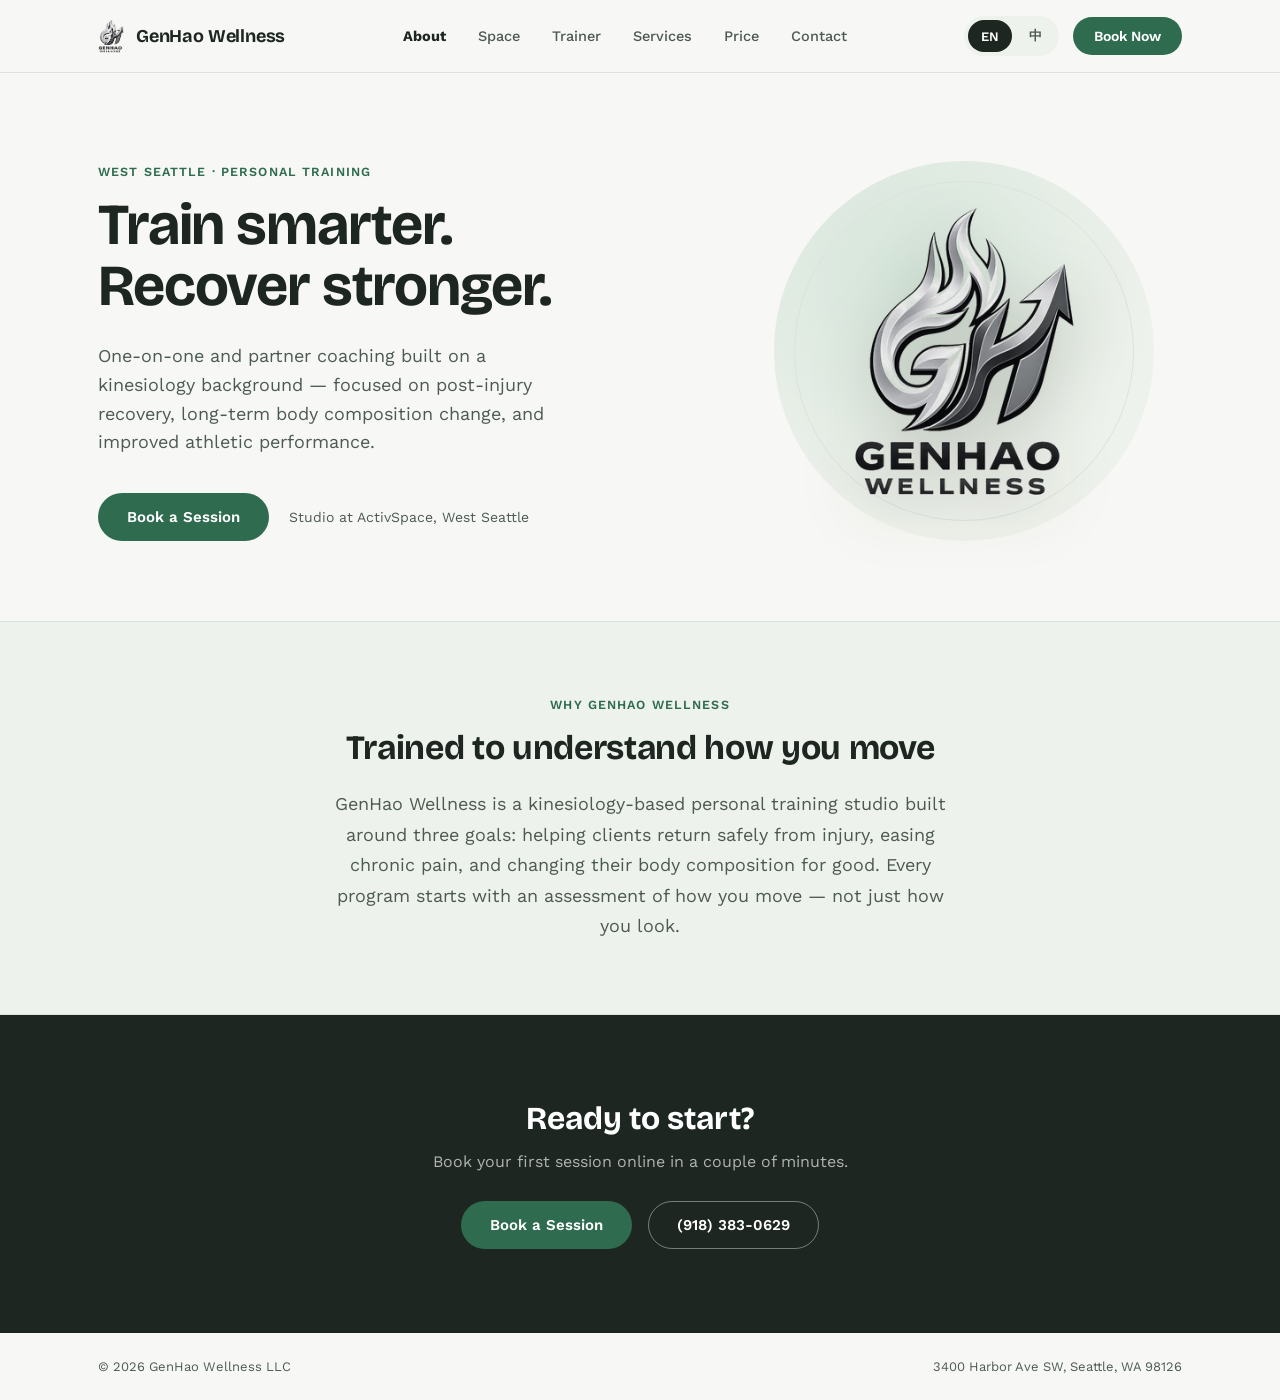
==== index.html @ 44a9ce16 "Add files via upload" ====
<!doctype html>
<html lang="en">
<head>
<meta charset="utf-8">
<meta name="viewport" content="width=device-width, initial-scale=1">
<title>GenHao Wellness &mdash; Personal Training &amp; Wellness Coaching, West Seattle</title>
<meta name="description" content="GenHao Wellness is a kinesiology-based personal training studio in West Seattle, WA, specializing in post-injury recovery and body composition coaching.">
<link rel="preconnect" href="https://fonts.googleapis.com">
<link rel="preconnect" href="https://fonts.gstatic.com" crossorigin>
<link href="https://fonts.googleapis.com/css2?family=Bricolage+Grotesque:wght@500;600;700;800&family=Work+Sans:wght@400;500;600&display=swap" rel="stylesheet">
<link rel="stylesheet" href="styles.css?v=20261102">
</head>
<body>
<div id="app"></div>

<script src="common.js?v=20261102"></script>
<script>
mountPage('about', function (T) {
  return `
  <section id="top" style="padding-top:88px; padding-bottom:80px;">
    <div class="wrap hero-grid" style="display:grid; grid-template-columns:1.15fr 0.85fr; gap:56px; align-items:center;">
      <div>
        <span class="eyebrow">${esc(T.hero.eyebrow)}</span>
        <h1 class="hero-headline" style="font-size:58px; line-height:1.06; font-weight:700; letter-spacing:-0.02em; white-space:pre-line;">${esc(T.hero.headline)}</h1>
        <p style="margin-top:24px; font-size:18px; line-height:1.6; color:var(--ink-soft); max-width:480px;">${esc(T.hero.sub)}</p>
        <div style="margin-top:36px; display:flex; align-items:center; gap:20px; flex-wrap:wrap;">
          <a class="btn btn-accent" href="${BOOK_URL}" target="_blank" rel="noopener">${esc(T.hero.cta)}</a>
          <span style="font-size:14px; color:var(--ink-soft);">${esc(T.hero.note)}</span>
        </div>
      </div>
      <div class="hero-visual" style="position:relative; display:flex; align-items:center; justify-content:center;">
        <div style="position:absolute; width:380px; height:380px; border-radius:50%; background:radial-gradient(circle at 35% 30%, #D5E5DA 0%, var(--bg-alt) 70%);"></div>
        <div style="position:absolute; width:340px; height:340px; border-radius:50%; border:1px solid var(--line);"></div>
        <div style="position:relative;">
          <img src="${LOGO_SRC}" alt="GenHao Wellness logo" style="width:230px; height:auto; display:block; filter:drop-shadow(0 18px 30px rgba(38,25,15,0.18));">
        </div>
      </div>
    </div>
  </section>

  <section id="about" class="section-pad" style="padding-top:72px; padding-bottom:72px; background:var(--bg-alt); border-top:1px solid var(--line); border-bottom:1px solid var(--line);">
    <div class="wrap" style="max-width:720px; text-align:center; margin:0 auto;">
      <span class="eyebrow">${esc(T.about.eyebrow)}</span>
      <h2 style="font-size:34px; font-weight:700; letter-spacing:-0.01em; line-height:1.2;">${esc(T.about.heading)}</h2>
      <p class="about-body" style="margin-top:20px; font-size:18px; line-height:1.7; color:var(--ink-soft);">${esc(T.about.body)}</p>
    </div>
  </section>
  `;
});
</script>
</body>
</html>
---- styles.css ----
:root {
  --bg: #F7F8F5;
  --bg-alt: #EEF2EC;
  --ink: #1D2621;
  --ink-soft: #4D5A52;
  --accent: #2F6B4F;
  --accent-dark: #24543E;
  --line: #DCE3DC;
  --white: #FFFFFF;
}
* { box-sizing: border-box; }
html { scroll-behavior: smooth; }
body { margin: 0; background: var(--bg); color: var(--ink); font-family: 'Work Sans', system-ui, -apple-system, sans-serif; }
h1, h2, h3 { font-family: 'Bricolage Grotesque', system-ui, sans-serif; margin: 0; }
p { margin: 0; }
a { color: var(--accent); text-decoration: none; }
a:hover { color: var(--accent-dark); }
img { max-width: 100%; }
.wrap { max-width: 1180px; margin: 0 auto; padding: 0 48px; }
.btn {
  display: inline-flex; align-items: center; justify-content: center;
  padding: 14px 28px; border-radius: 999px; font-weight: 600; font-size: 15px;
  white-space: nowrap; cursor: pointer; border: 1px solid transparent;
}
.btn-accent { background: var(--accent); color: var(--white); }
.btn-accent:hover { background: var(--accent-dark); color: var(--white); }
.btn-outline { background: transparent; color: var(--white); border-color: rgba(255,255,255,0.4); }
.btn-outline:hover { border-color: #fff; color: #fff; }
.eyebrow {
  display: inline-block; font-size: 12.5px; font-weight: 600; letter-spacing: 0.09em;
  text-transform: uppercase; color: var(--accent); margin-bottom: 16px;
}
.lang-switch { display: flex; gap: 4px; background: var(--bg-alt); border-radius: 999px; padding: 4px; }
.lang-btn {
  border: none; background: transparent; font-family: 'Work Sans', sans-serif; font-size: 13px;
  font-weight: 600; padding: 7px 13px; border-radius: 999px; cursor: pointer; color: var(--ink-soft);
}
.lang-btn.active { background: var(--ink); color: var(--white); }
table { border-collapse: collapse; width: 100%; }
.card { background: var(--white); border: 1px solid var(--line); border-radius: 20px; padding: 36px; }
.table-wrap { background: var(--white); border-radius: 16px; overflow: hidden; border: 1px solid var(--line); margin-bottom: 40px; }
th { text-align: right; padding: 14px 20px; color: var(--white); font-size: 12.5px; font-weight: 600; letter-spacing: 0.04em; text-transform: uppercase; }
th:first-child { text-align: left; }
td { padding: 16px 20px; text-align: right; border-top: 1px solid var(--line); }
td:first-child { text-align: left; font-weight: 600; font-size: 15px; }
.price-total { font-weight: 600; font-size: 15px; }
.price-per { font-size: 12.5px; color: var(--ink-soft); margin-top: 2px; }

/* Nav */
.nav-links { display: flex; align-items: center; gap: 32px; }
.nav-links a { color: var(--ink-soft); font-weight: 500; font-size: 14.5px; }
.nav-links a.nav-active { color: var(--ink); font-weight: 700; }

/* Space page photo placeholder (until real studio photos are added) */
.space-photo-grid { display: grid; grid-template-columns: 1fr 1fr; gap: 20px; margin-top: 40px; }
.space-photo-placeholder {
  aspect-ratio: 4 / 3; border-radius: 20px; border: 1.5px dashed var(--line);
  background: var(--bg-alt); display: flex; align-items: center; justify-content: center;
  color: var(--ink-soft); font-size: 13.5px; text-align: center; padding: 16px;
}

@media (max-width: 760px) {
  .wrap { padding: 0 22px; }
  .hero-grid { grid-template-columns: 1fr !important; }
  .hero-visual { display: none !important; }
  .about-body { font-size: 17px !important; }
  .services-grid { grid-template-columns: 1fr !important; }
  .location-grid { grid-template-columns: 1fr !important; }
  .trainer-grid { grid-template-columns: 1fr !important; }
  .trainer-photo { max-width: 280px !important; margin: 0 auto; }
  .space-photo-grid { grid-template-columns: 1fr !important; }
  .nav-links { display: none !important; }
  .hero-headline { font-size: 40px !important; }
  .section-pad { padding-top: 56px !important; padding-bottom: 56px !important; }
  .table-wrap { overflow-x: auto; }
  .table-wrap table { min-width: 560px; }
}
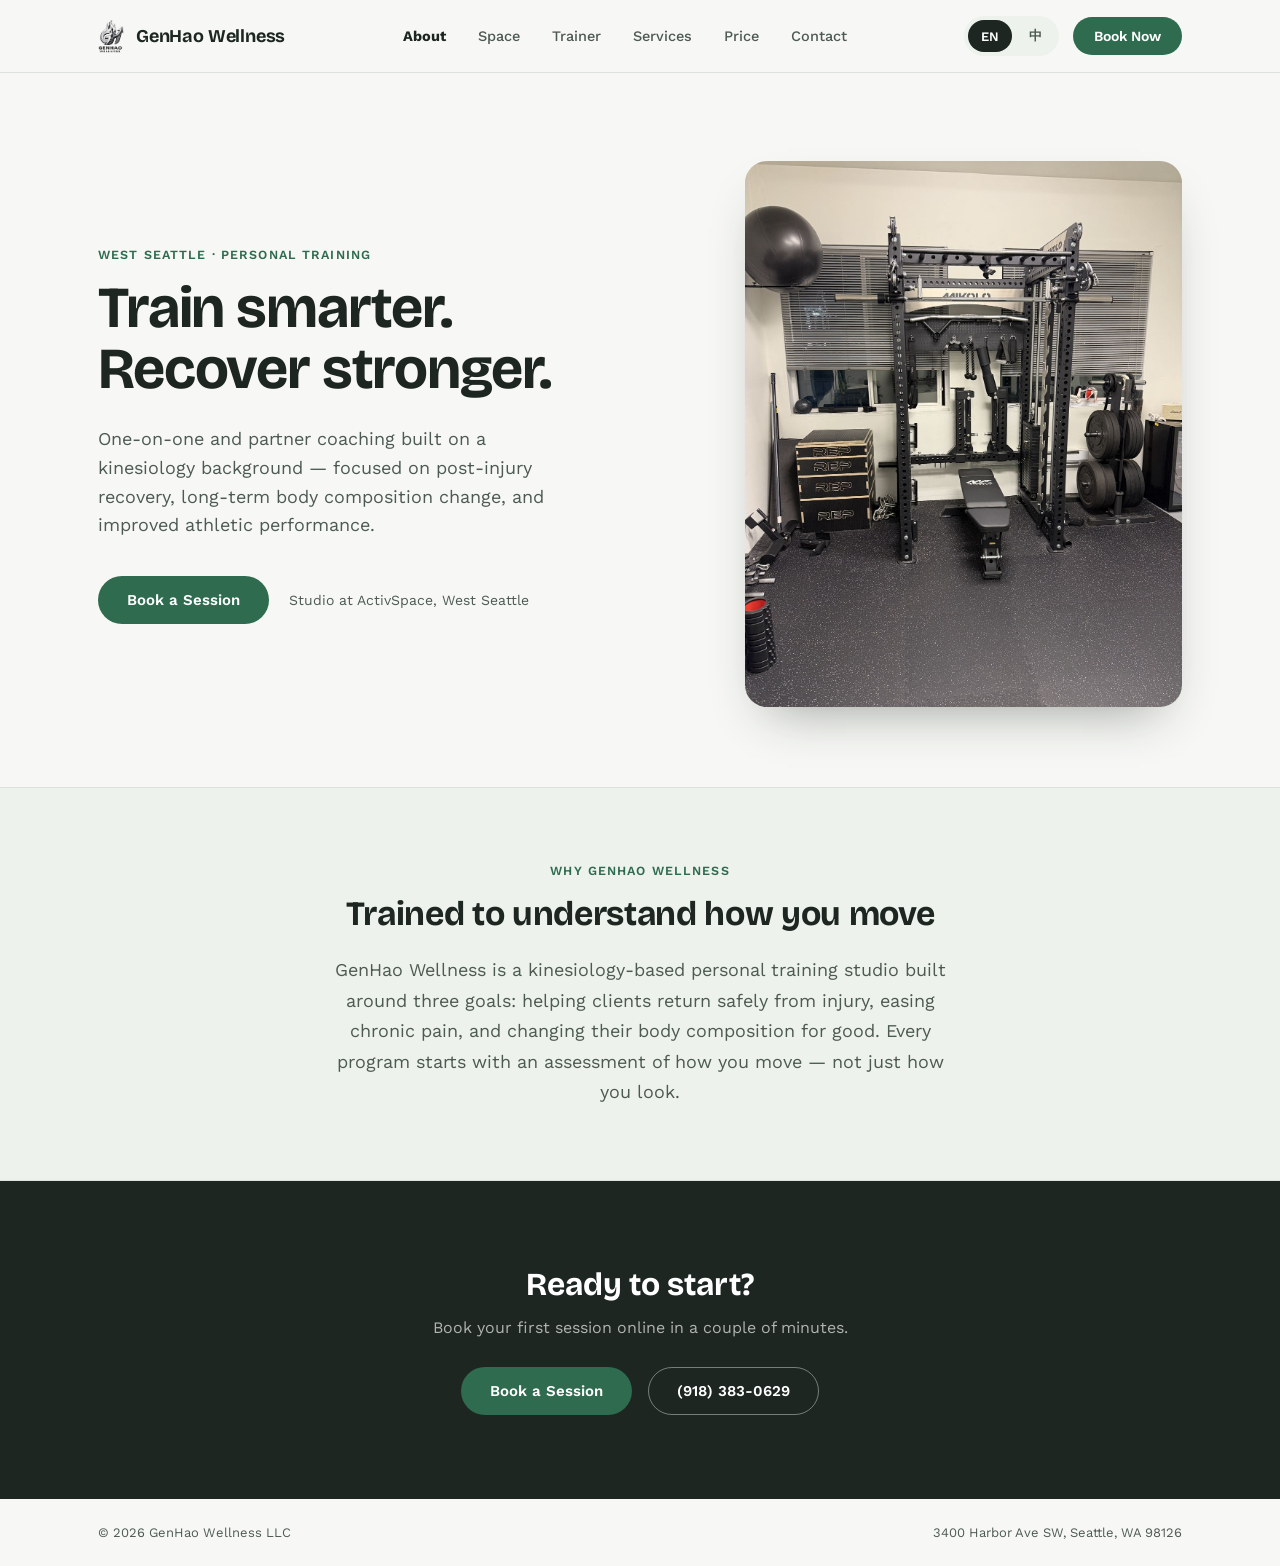
==== commit a1537a38: "Add files via upload" ====
--- a/index.html
+++ b/index.html
@@ -28,12 +28,8 @@
           <span style="font-size:14px; color:var(--ink-soft);">${esc(T.hero.note)}</span>
         </div>
       </div>
-      <div class="hero-visual" style="position:relative; display:flex; align-items:center; justify-content:center;">
-        <div style="position:absolute; width:380px; height:380px; border-radius:50%; background:radial-gradient(circle at 35% 30%, #D5E5DA 0%, var(--bg-alt) 70%);"></div>
-        <div style="position:absolute; width:340px; height:340px; border-radius:50%; border:1px solid var(--line);"></div>
-        <div style="position:relative;">
-          <img src="${LOGO_SRC}" alt="GenHao Wellness logo" style="width:230px; height:auto; display:block; filter:drop-shadow(0 18px 30px rgba(38,25,15,0.18));">
-        </div>
+      <div class="hero-photo">
+        <img src="studio-1.jpg" alt="GenHao Wellness training studio at ActivSpace, West Seattle" style="width:100%; aspect-ratio:4/5; max-height:560px; object-fit:cover; object-position:center 60%; border-radius:22px; display:block; box-shadow:0 24px 50px -24px rgba(29,38,33,0.45);">
       </div>
     </div>
   </section>
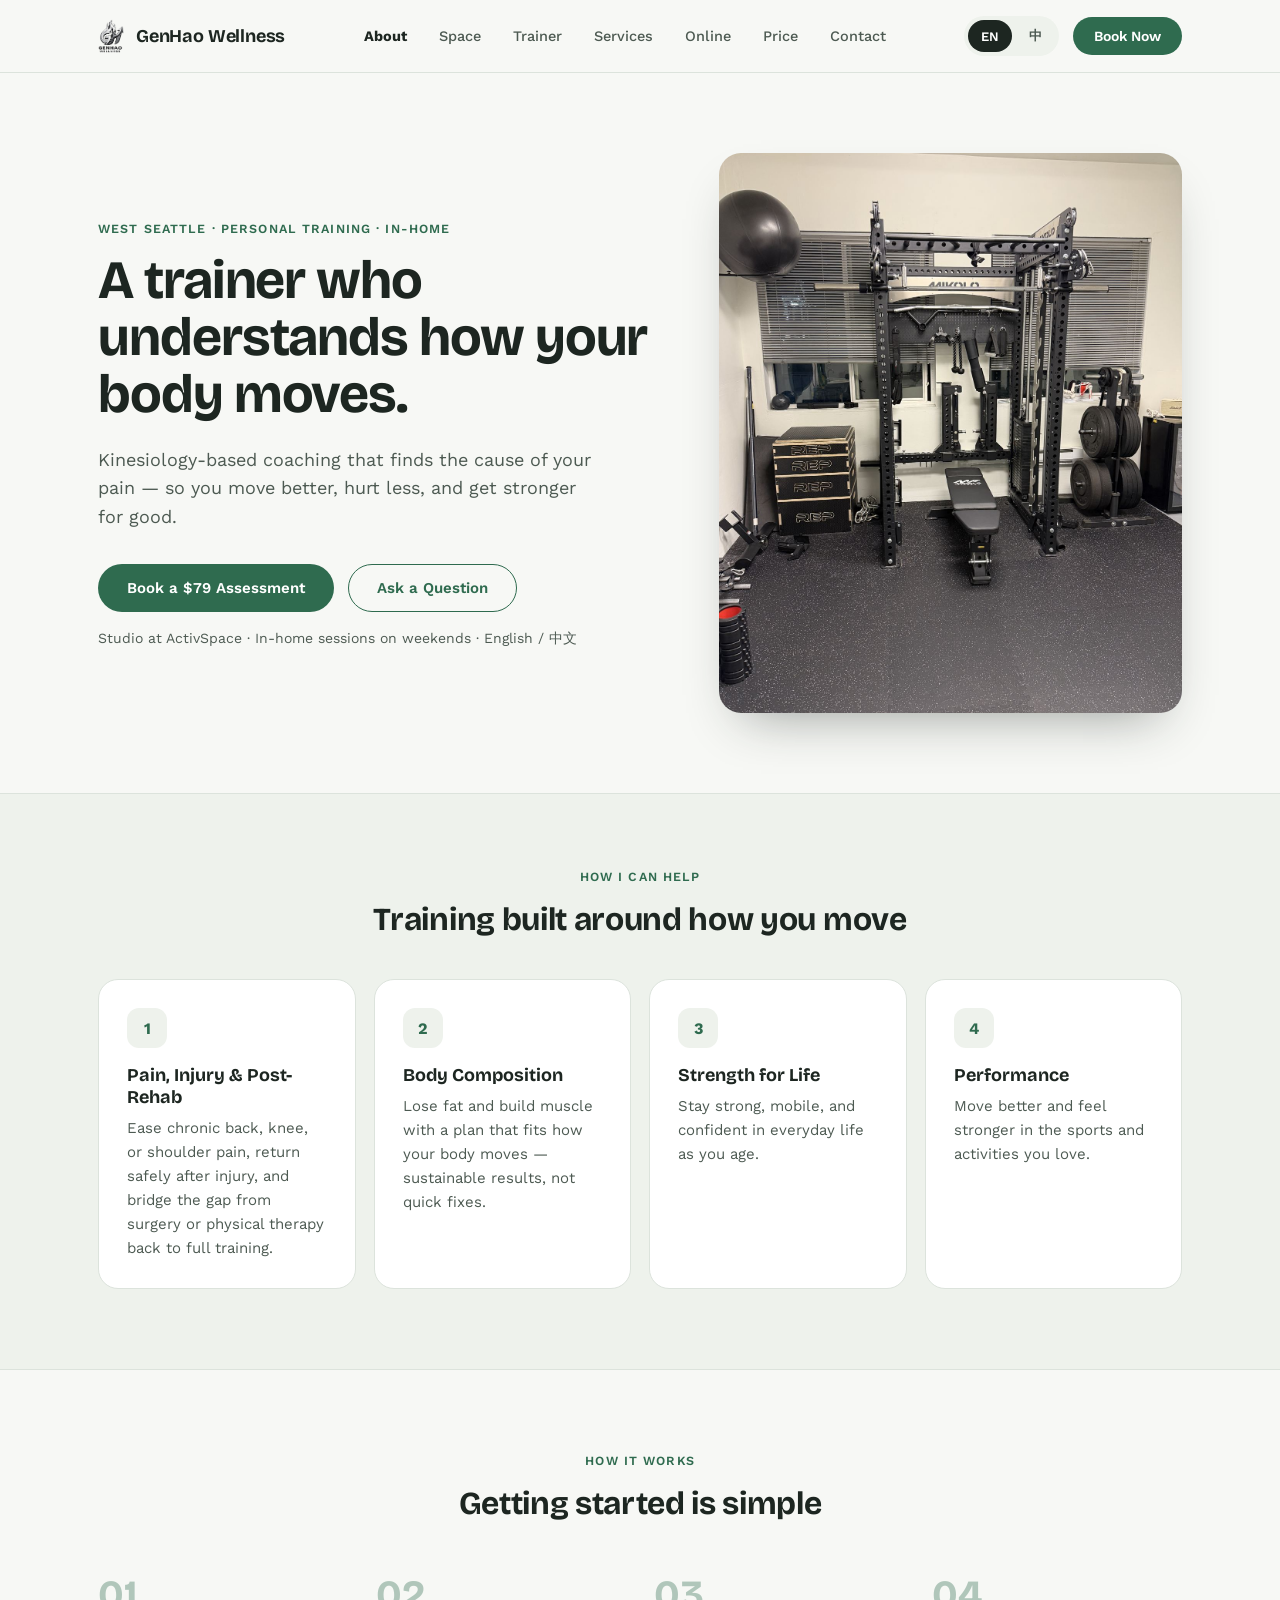
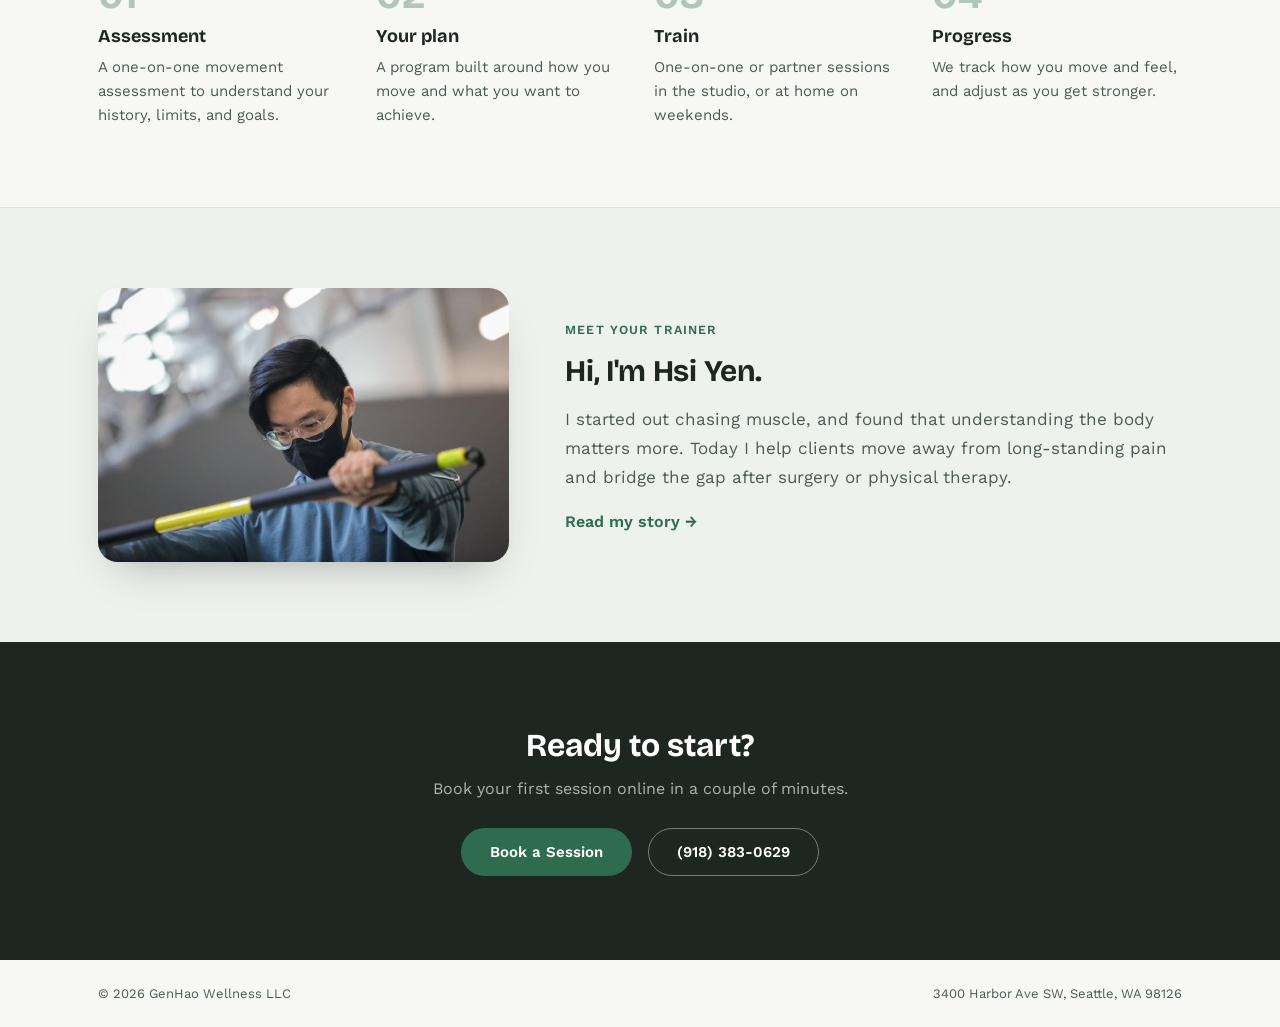
==== commit d1cdf00d: "Add files via upload" ====
--- a/index.html
+++ b/index.html
@@ -8,25 +8,38 @@
 <link rel="preconnect" href="https://fonts.googleapis.com">
 <link rel="preconnect" href="https://fonts.gstatic.com" crossorigin>
 <link href="https://fonts.googleapis.com/css2?family=Bricolage+Grotesque:wght@500;600;700;800&family=Work+Sans:wght@400;500;600&display=swap" rel="stylesheet">
-<link rel="stylesheet" href="styles.css?v=20261102">
+<link rel="stylesheet" href="styles.css?v=20261103b">
 </head>
 <body>
 <div id="app"></div>
 
-<script src="common.js?v=20261102"></script>
+<script src="common.js?v=20261103b"></script>
 <script>
 mountPage('about', function (T) {
+  const cards = T.help.cards.map((c, i) => `
+        <div class="card" style="padding:28px;">
+          <div style="width:40px; height:40px; border-radius:12px; background:var(--bg-alt); color:var(--accent); font-weight:700; display:flex; align-items:center; justify-content:center; margin-bottom:16px;">${i + 1}</div>
+          <h3 style="font-size:18px; font-weight:700; margin-bottom:8px;">${esc(c[0])}</h3>
+          <p style="font-size:15px; line-height:1.6; color:var(--ink-soft);">${esc(c[1])}</p>
+        </div>`).join('');
+  const steps = T.steps.items.map((st, i) => `
+        <div style="position:relative; padding-top:8px;">
+          <div style="font-family:'Bricolage Grotesque',sans-serif; font-size:40px; font-weight:700; color:var(--accent); opacity:0.35; line-height:1;">0${i + 1}</div>
+          <h3 style="font-size:18px; font-weight:700; margin:10px 0 8px;">${esc(st[0])}</h3>
+          <p style="font-size:15px; line-height:1.6; color:var(--ink-soft);">${esc(st[1])}</p>
+        </div>`).join('');
   return `
-  <section id="top" style="padding-top:88px; padding-bottom:80px;">
-    <div class="wrap hero-grid" style="display:grid; grid-template-columns:1.15fr 0.85fr; gap:56px; align-items:center;">
+  <section id="top" style="padding-top:80px; padding-bottom:80px;">
+    <div class="wrap hero-grid" style="display:grid; grid-template-columns:1.1fr 0.9fr; gap:56px; align-items:center;">
       <div>
         <span class="eyebrow">${esc(T.hero.eyebrow)}</span>
-        <h1 class="hero-headline" style="font-size:58px; line-height:1.06; font-weight:700; letter-spacing:-0.02em; white-space:pre-line;">${esc(T.hero.headline)}</h1>
-        <p style="margin-top:24px; font-size:18px; line-height:1.6; color:var(--ink-soft); max-width:480px;">${esc(T.hero.sub)}</p>
-        <div style="margin-top:36px; display:flex; align-items:center; gap:20px; flex-wrap:wrap;">
+        <h1 class="hero-headline" style="font-size:54px; line-height:1.06; font-weight:700; letter-spacing:-0.02em;">${esc(T.hero.headline)}</h1>
+        <p style="margin-top:22px; font-size:18px; line-height:1.6; color:var(--ink-soft); max-width:500px;">${esc(T.hero.sub)}</p>
+        <div style="margin-top:32px; display:flex; align-items:center; gap:14px; flex-wrap:wrap;">
           <a class="btn btn-accent" href="${BOOK_URL}" target="_blank" rel="noopener">${esc(T.hero.cta)}</a>
-          <span style="font-size:14px; color:var(--ink-soft);">${esc(T.hero.note)}</span>
+          <a class="btn btn-ghost" href="contact.html">${esc(T.hero.cta2)}</a>
         </div>
+        <p style="margin-top:18px; font-size:14px; color:var(--ink-soft);">${esc(T.hero.note)}</p>
       </div>
       <div class="hero-photo">
         <img src="studio-1.jpg" alt="GenHao Wellness training studio at ActivSpace, West Seattle" style="width:100%; aspect-ratio:4/5; max-height:560px; object-fit:cover; object-position:center 60%; border-radius:22px; display:block; box-shadow:0 24px 50px -24px rgba(29,38,33,0.45);">
@@ -34,15 +47,62 @@
     </div>
   </section>
 
-  <section id="about" class="section-pad" style="padding-top:72px; padding-bottom:72px; background:var(--bg-alt); border-top:1px solid var(--line); border-bottom:1px solid var(--line);">
-    <div class="wrap" style="max-width:720px; text-align:center; margin:0 auto;">
-      <span class="eyebrow">${esc(T.about.eyebrow)}</span>
-      <h2 style="font-size:34px; font-weight:700; letter-spacing:-0.01em; line-height:1.2;">${esc(T.about.heading)}</h2>
-      <p class="about-body" style="margin-top:20px; font-size:18px; line-height:1.7; color:var(--ink-soft);">${esc(T.about.body)}</p>
+  <section class="section-pad" style="padding-top:72px; padding-bottom:80px; background:var(--bg-alt); border-top:1px solid var(--line); border-bottom:1px solid var(--line);">
+    <div class="wrap">
+      <div style="text-align:center; max-width:640px; margin:0 auto 40px;">
+        <span class="eyebrow">${esc(T.help.eyebrow)}</span>
+        <h2 style="font-size:32px; font-weight:700; letter-spacing:-0.01em;">${esc(T.help.heading)}</h2>
+      </div>
+      <div class="cards-4" style="display:grid; grid-template-columns:repeat(4, 1fr); gap:18px;">${cards}
+      </div>
     </div>
   </section>
+
+  <section class="section-pad" style="padding-top:80px; padding-bottom:80px;">
+    <div class="wrap">
+      <div style="text-align:center; max-width:640px; margin:0 auto 44px;">
+        <span class="eyebrow">${esc(T.steps.eyebrow)}</span>
+        <h2 style="font-size:32px; font-weight:700; letter-spacing:-0.01em;">${esc(T.steps.heading)}</h2>
+      </div>
+      <div class="cards-4" style="display:grid; grid-template-columns:repeat(4, 1fr); gap:28px;">${steps}
+      </div>
+    </div>
+  </section>
+
+  <section class="section-pad" style="padding-top:80px; padding-bottom:80px; background:var(--bg-alt); border-top:1px solid var(--line);">
+    <div class="wrap trainer-grid" style="display:grid; grid-template-columns:0.8fr 1.2fr; gap:56px; align-items:center;">
+      <img class="trainer-photo" src="trainer-hsiyen.jpg" alt="Hsi Yen Wang" style="width:100%; border-radius:20px; display:block; object-fit:cover; box-shadow:0 20px 40px -20px rgba(29,38,33,0.35);">
+      <div>
+        <span class="eyebrow">${esc(T.coach.eyebrow)}</span>
+        <h2 style="font-size:30px; font-weight:700; letter-spacing:-0.01em;">${esc(T.coach.heading)}</h2>
+        <p style="margin-top:16px; font-size:17px; line-height:1.7; color:var(--ink-soft);">${esc(T.coach.body)}</p>
+        <a href="trainer.html" style="display:inline-block; margin-top:20px; font-weight:600;">${esc(T.coach.link)} →</a>
+      </div>
+    </div>
+  </section>
+
+  ${REVIEWS.length ? `
+  <section class="section-pad" style="padding-top:80px; padding-bottom:80px;">
+    <div class="wrap">
+      <div style="text-align:center; max-width:640px; margin:0 auto 40px;">
+        <span class="eyebrow">${esc(T.reviews.eyebrow)}</span>
+        <h2 style="font-size:32px; font-weight:700; letter-spacing:-0.01em;">${esc(T.reviews.heading)}</h2>
+      </div>
+      <div class="cards-3" style="display:grid; grid-template-columns:repeat(${Math.min(REVIEWS.length, 3)}, 1fr); gap:20px;">
+        ${REVIEWS.map(r => `
+        <figure class="card" style="margin:0; padding:28px;">
+          <div style="color:var(--accent); font-size:18px; letter-spacing:2px; margin-bottom:12px;">★★★★★</div>
+          <blockquote style="margin:0; font-size:16px; line-height:1.7; color:var(--ink);">“${esc((currentLang === 'zh' && r.zh) ? r.zh : r.en)}”</blockquote>
+          <figcaption style="margin-top:16px; font-size:14px; font-weight:600; color:var(--ink-soft);">— ${esc(r.name)}</figcaption>
+        </figure>`).join('')}
+      </div>
+      ${GOOGLE_REVIEWS_URL ? `<p style="text-align:center; margin-top:28px;"><a href="${GOOGLE_REVIEWS_URL}" target="_blank" rel="noopener" style="font-weight:600;">${esc(T.reviews.more)} →</a></p>` : ''}
+    </div>
+  </section>` : ''}
+
   `;
 });
 </script>
+<script data-goatcounter="https://genhaowellness.goatcounter.com/count" async src="//gc.zgo.at/count.js"></script>
 </body>
 </html>
--- a/styles.css
+++ b/styles.css
@@ -24,6 +24,8 @@
 }
 .btn-accent { background: var(--accent); color: var(--white); }
 .btn-accent:hover { background: var(--accent-dark); color: var(--white); }
+.btn-ghost { background: transparent; color: var(--accent); border-color: var(--accent); }
+.btn-ghost:hover { background: var(--bg-alt); color: var(--accent-dark); }
 .btn-outline { background: transparent; color: var(--white); border-color: rgba(255,255,255,0.4); }
 .btn-outline:hover { border-color: #fff; color: #fff; }
 .eyebrow {
@@ -50,6 +52,12 @@
 .nav-links { display: flex; align-items: center; gap: 32px; }
 .nav-links a { color: var(--ink-soft); font-weight: 500; font-size: 14.5px; }
 .nav-links a.nav-active { color: var(--ink); font-weight: 700; }
+.menu-btn { display: none; align-items: center; justify-content: center; width: 42px; height: 42px; border-radius: 12px; border: 1px solid var(--line); background: var(--white); color: var(--ink); cursor: pointer; padding: 0; }
+.mobile-nav { display: none; border-top: 1px solid var(--line); padding: 8px 22px 14px; }
+.mobile-nav.open { display: block; }
+.mobile-nav a { display: block; padding: 13px 4px; font-size: 16px; font-weight: 500; color: var(--ink-soft); border-bottom: 1px solid var(--line); }
+.mobile-nav a:last-child { border-bottom: none; }
+.mobile-nav a.nav-active { color: var(--ink); font-weight: 700; }
 
 /* Space page photo placeholder (until real studio photos are added) */
 .space-photo-grid { display: grid; grid-template-columns: 1fr 1fr; gap: 20px; margin-top: 40px; }
@@ -57,6 +65,10 @@
   aspect-ratio: 4 / 3; border-radius: 20px; border: 1.5px dashed var(--line);
   background: var(--bg-alt); display: flex; align-items: center; justify-content: center;
   color: var(--ink-soft); font-size: 13.5px; text-align: center; padding: 16px;
+}
+
+@media (max-width: 1000px) {
+  .cards-4 { grid-template-columns: 1fr 1fr !important; }
 }
 
 @media (max-width: 760px) {
@@ -69,7 +81,10 @@
   .trainer-grid { grid-template-columns: 1fr !important; }
   .trainer-photo { max-width: 280px !important; margin: 0 auto; }
   .space-photo-grid { grid-template-columns: 1fr !important; }
+  .cards-4, .cards-3 { grid-template-columns: 1fr !important; }
   .nav-links { display: none !important; }
+  .menu-btn { display: inline-flex; }
+  .brand-text { display: none; }
   .hero-headline { font-size: 40px !important; }
   .section-pad { padding-top: 56px !important; padding-bottom: 56px !important; }
   .table-wrap { overflow-x: auto; }
